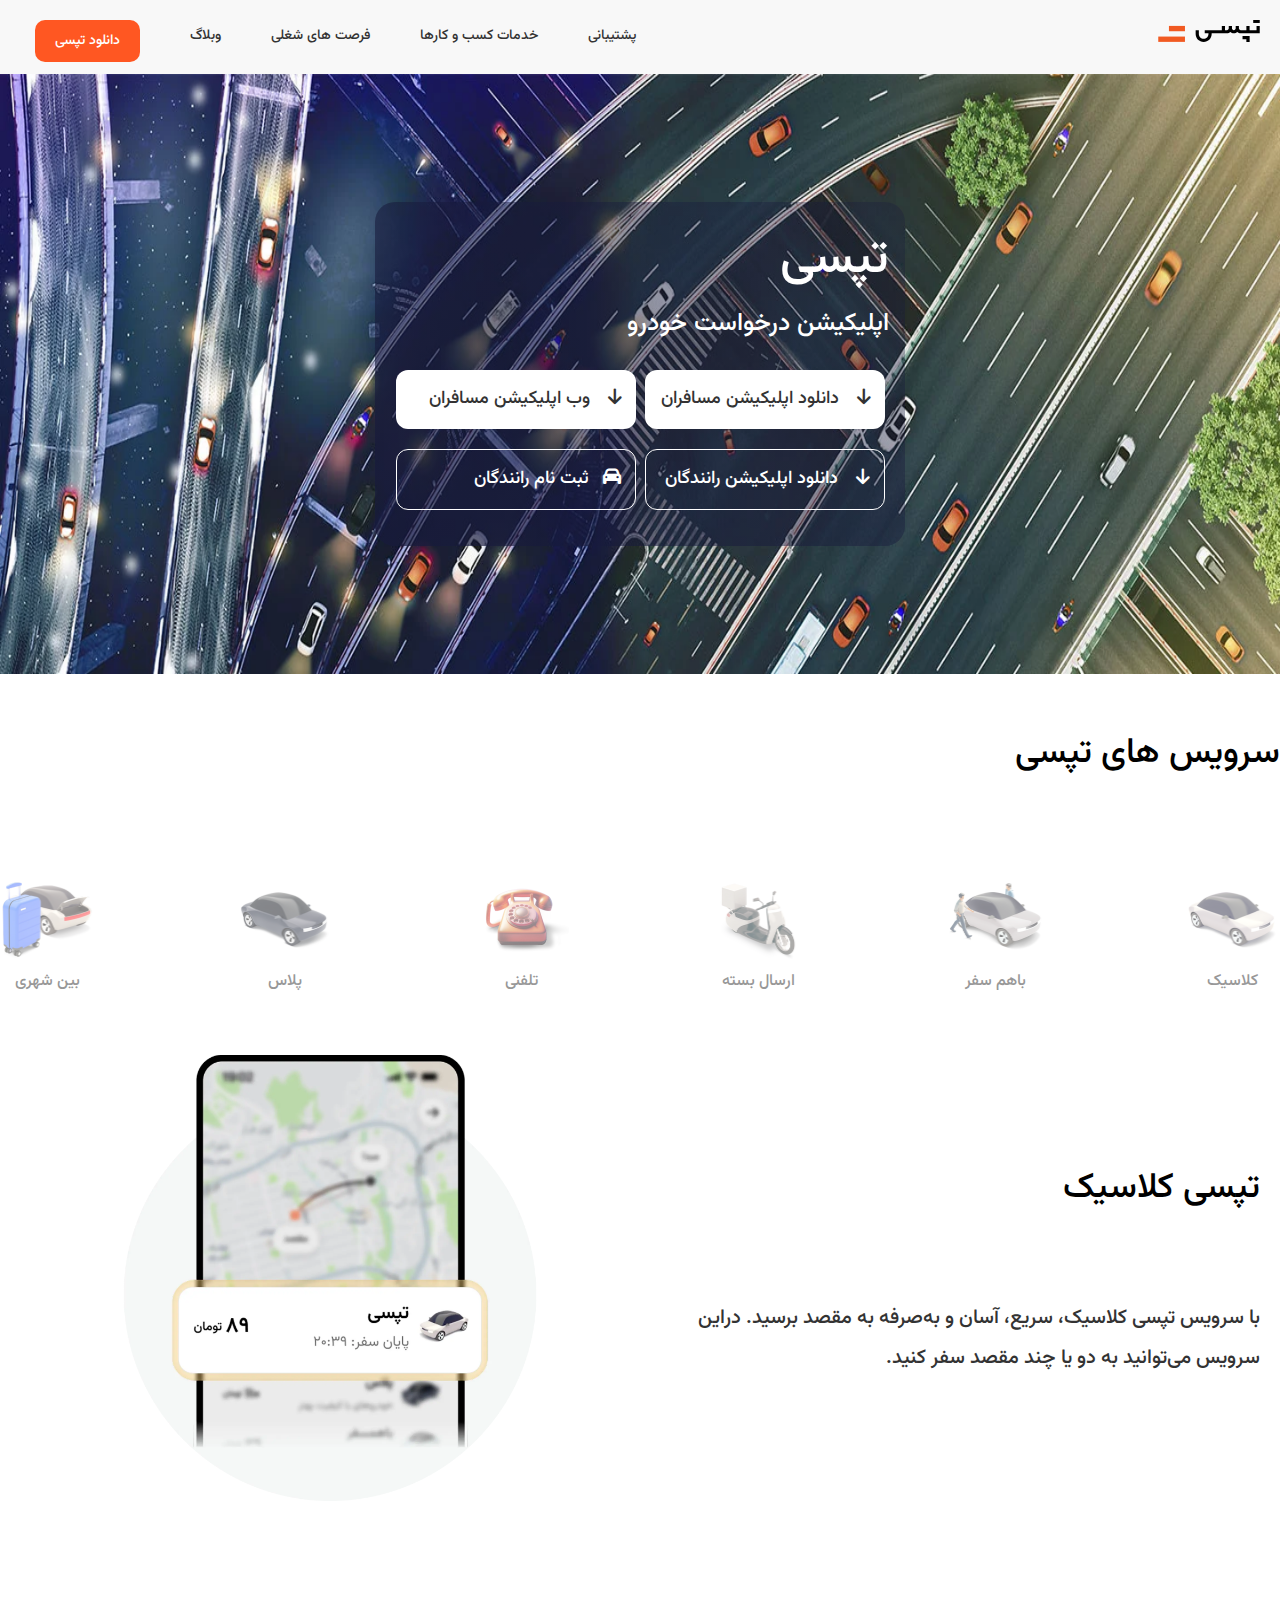
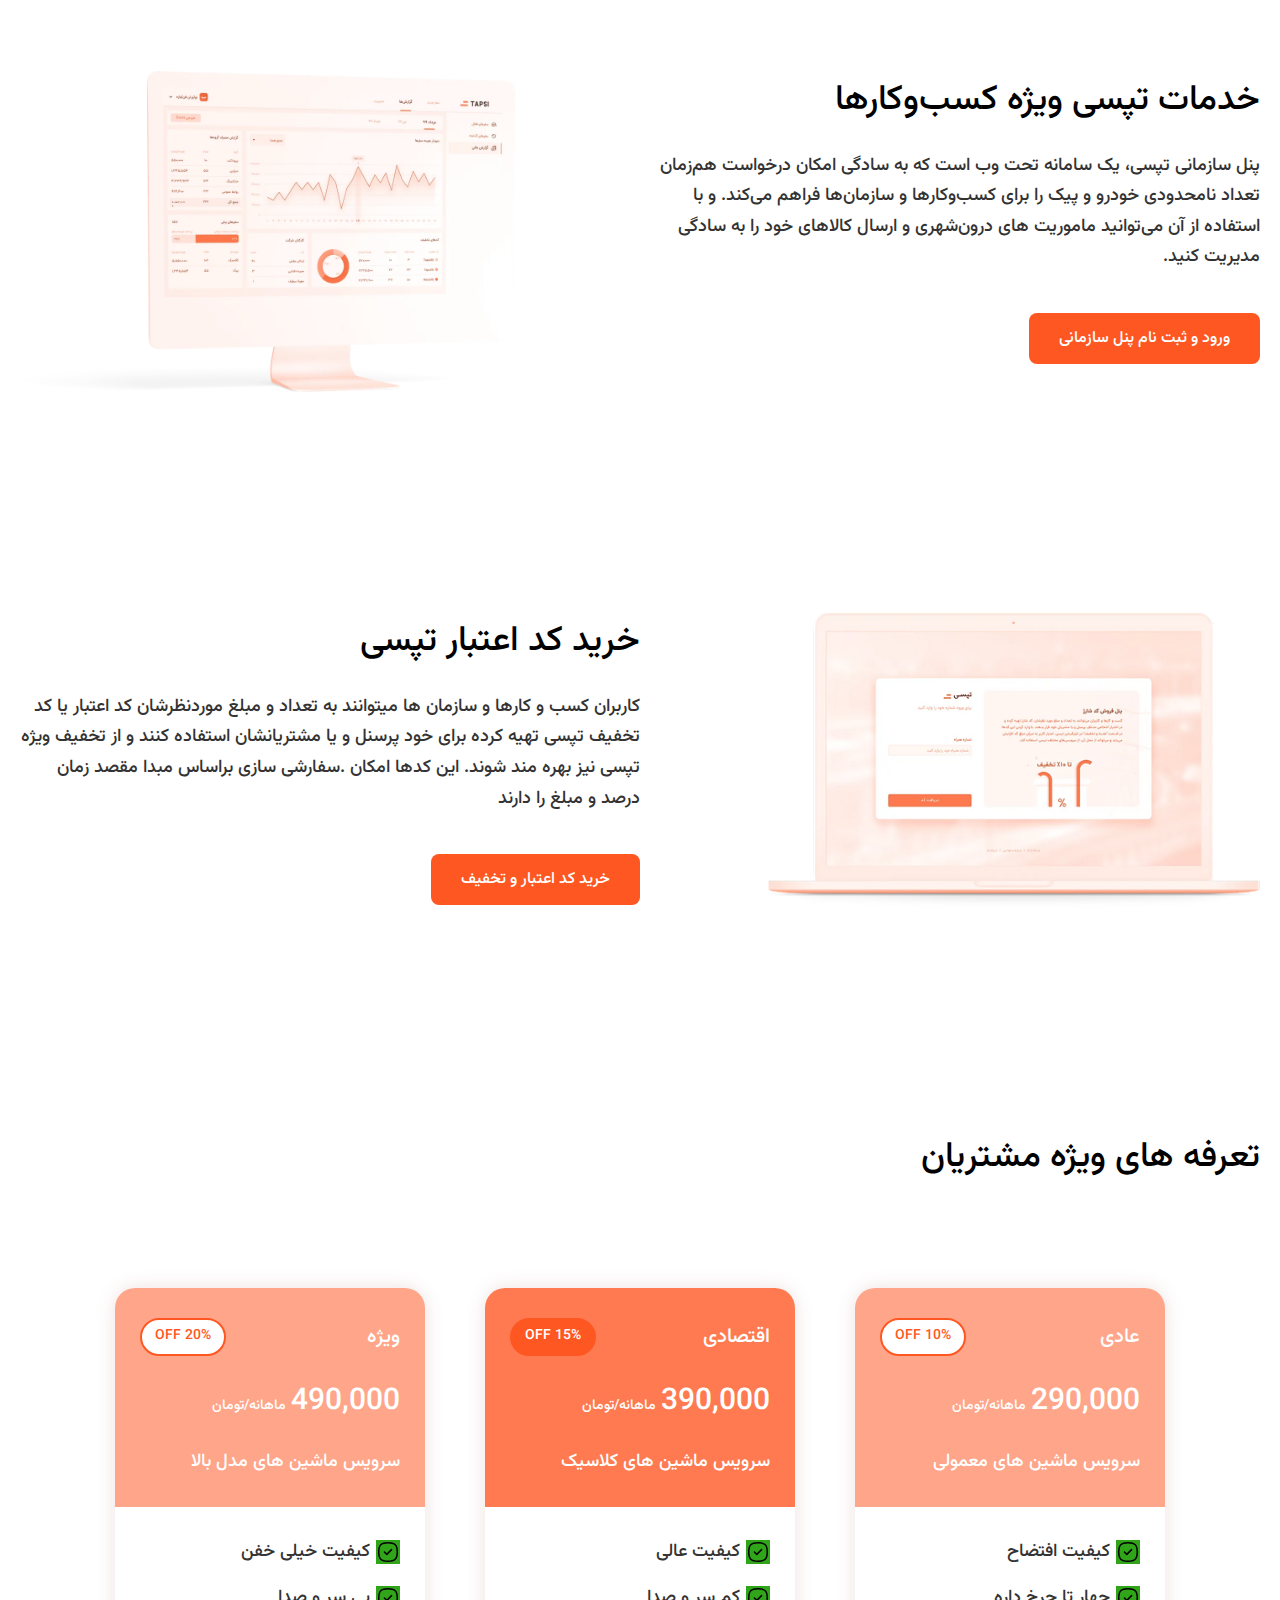
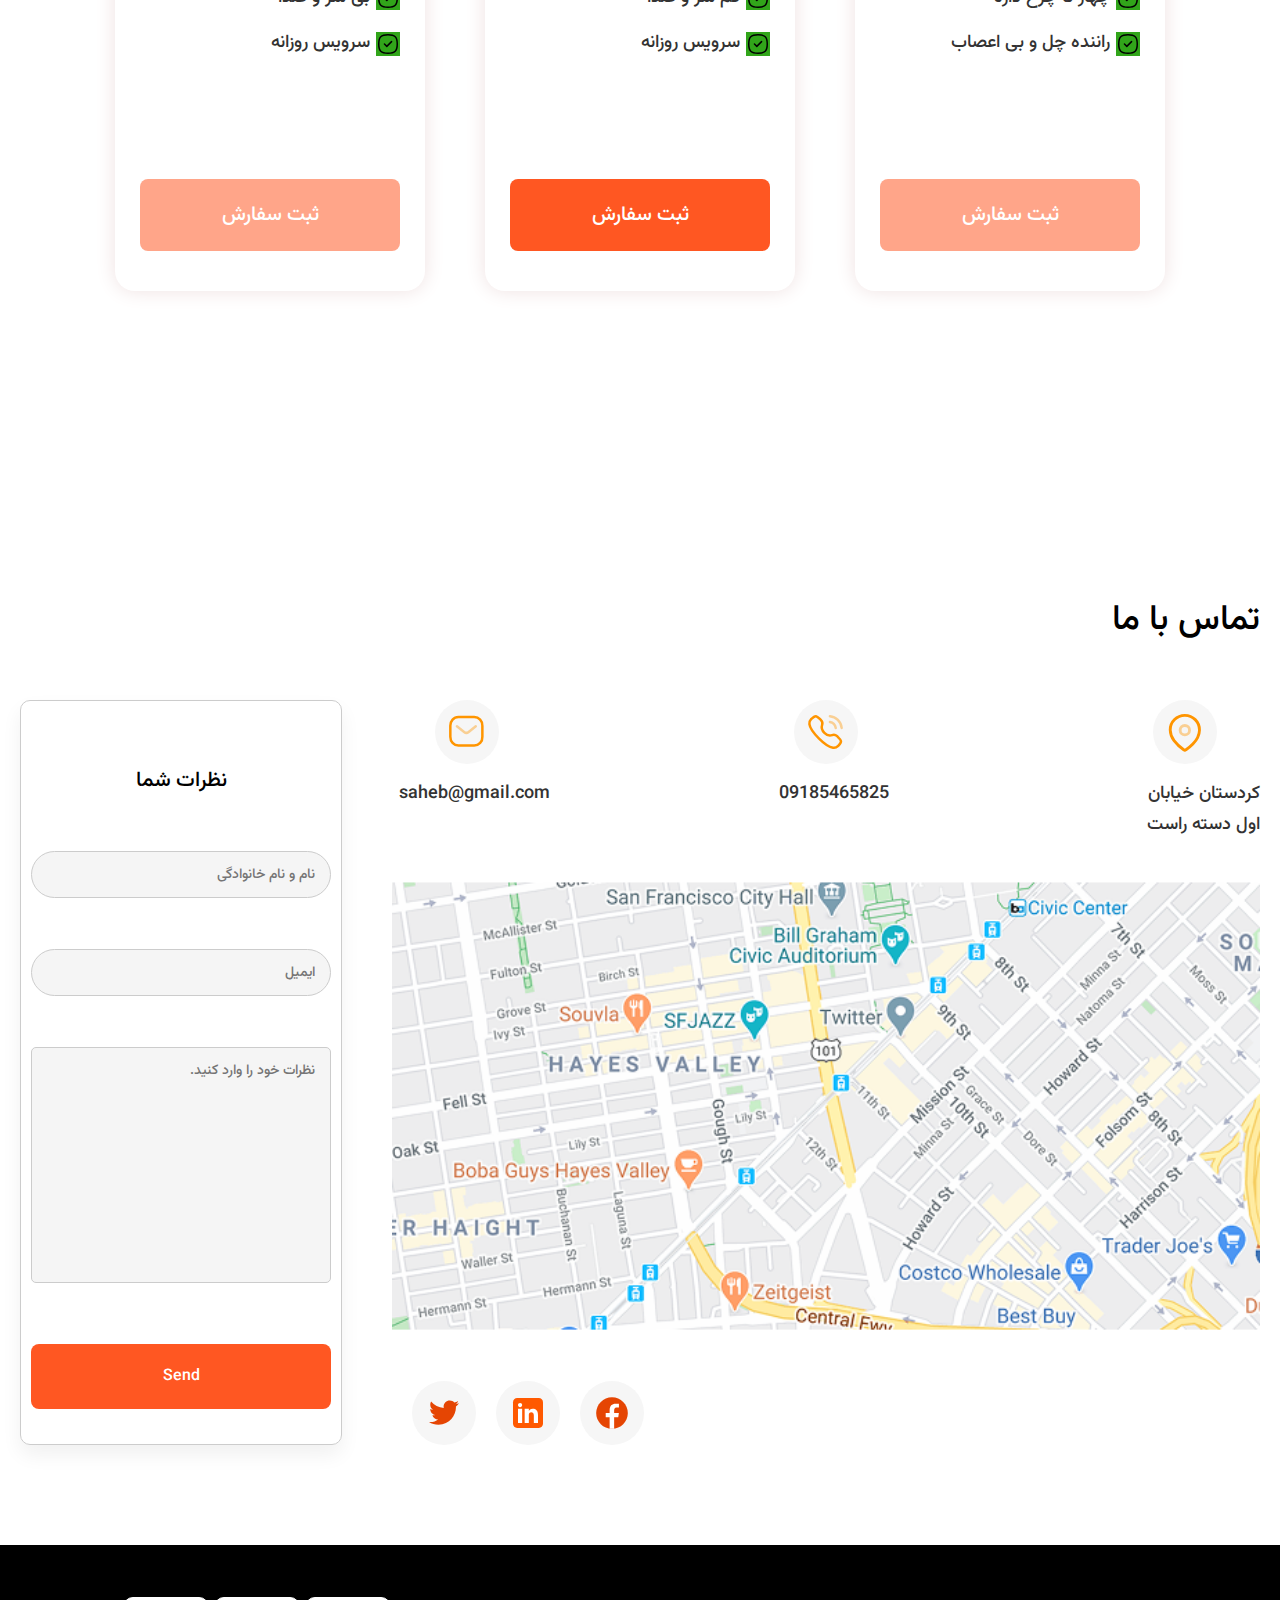
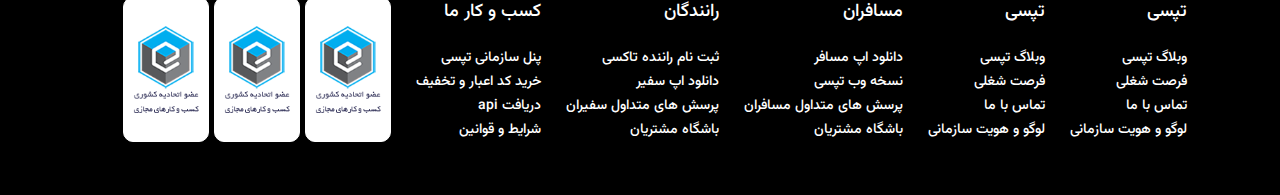
==== components/index.html @ 94288176 "Initial commit" ====
<!DOCTYPE html>
<html lang="en" dir="rtl">
  <head>
    <meta charset="UTF-8" />
    <meta name="viewport" content="width=device-width, initial-scale=1.0" />
    <link rel="stylesheet" href="/Css/style.css" />
    <link rel="stylesheet" href="/Css/fonts.css" />
    <title>Tapsi demo</title>
    <link
      rel="stylesheet"
      href="https://cdnjs.cloudflare.com/ajax/libs/font-awesome/6.7.2/css/all.min.css"
      integrity="sha512-Evv84Mr4kqVGRNSgIGL/F/aIDqQb7xQ2vcrdIwxfjThSH8CSR7PBEakCr51Ck+w+/U6swU2Im1vVX0SVk9ABhg=="
      crossorigin="anonymous"
      referrerpolicy="no-referrer"
    />
  </head>
  <body>
    <header class="main-header">
      <nav class="nav container">
        <div class="nav__logo">
          <img src="/Assets/Icon/Tapsi-passenger.svg" alt="" />
        </div>
        <div class="nav__toggler">
          <div class="bar bar1"></div>
          <div class="bar bar2"></div>
          <div class="bar bar3"></div>
        </div>
        <ul class="nav__list">
          <li class="nav__items"><a href="#">پشتیبانی</a></li>
          <li class="nav__items"><a href="#">خدمات کسب و کارها</a></li>
          <li class="nav__items"><a href="#">فرصت های شغلی</a></li>
          <li class="nav__items"><a href="#">وبلاگ</a></li>
          <li class="cta"><a href="#">دانلود تپسی</a></li>
        </ul>
      </nav>
    </header>
    <!-- new component! -->
    <div class="main-hero">
      <picture>
        <source
          srcset="/Assets/Images/mobile_banner.png"
          media="(max-width:768px)"
        />
        <source
          srcset="/Assets/Images/desktop_banner.png"
          media="(min-width:768px)"
        />
        <img
          src="/Assets/Images/desktop_banner.png"
          alt="banner"
          class="banner-img"
        />
      </picture>
      <img
        src="/Assets/Images/mockup-phone.png"
        alt=""
        class="main-hero__phone"
      />
      <div class="hero-wrapper container">
        <div class="intro-btn">
          <h1>تپسی</h1>
          <h2>اپلیکیشن درخواست خودرو</h2>
          <div class="intro-wrapper">
            <div class="intro-btn__passenger">
              <span><i class="fa-solid fa-arrow-down"></i></span>دانلود اپلیکیشن
              مسافران
            </div>
            <div class="intro-btn__passenger">
              <span><i class="fa-solid fa-arrow-down"></i></span>وب اپلیکیشن
              مسافران
            </div>
            <div class="intro-btn__passenger passenger--dark">
              <span><i class="fa-solid fa-arrow-down"></i></span>
              دانلود اپلیکیشن رانندگان
            </div>
            <div class="intro-btn__passenger passenger--dark">
              <span><i class="fa-solid fa-car"></i></span>
              <p>ثبت نام رانندگان</p>
            </div>
          </div>
        </div>
      </div>
    </div>
    <section class="services container">
      <h2>سرویس های تپسی</h2>
      <div class="services__tabs">
        <div class="services__tab">
          <img src="/Assets/Images/cars/cc-classic.png" alt="" />
          <p>کلاسیک</p>
        </div>
        <div class="services__tab">
          <img src="/Assets/Images/cars/cc-wait-and-share.webp" alt="" />
          <p>باهم سفر</p>
        </div>
        <div class="services__tab">
          <img src="/Assets/Images/cars/cc-delivery.webp" alt="" />
          <p>ارسال بسته</p>
        </div>
        <div class="services__tab">
          <img src="/Assets/Images/cars/cc-tel.webp" alt="" />
          <p>تلفنی</p>
        </div>
        <div class="services__tab">
          <img src="/Assets/Images/cars/cc-plus.webp" alt="" />
          <p>پلاس</p>
        </div>
        <div class="services__tab">
          <img src="/Assets/Images/cars/cc-intercity.webp" alt="" />
          <p>بین شهری</p>
        </div>
      </div>
      <!-- new component! -->
      <div class="tab container tab-content active">
        <div class="tab__container">
          <img
            class="tab__images"
            src="/Assets/Images/services/illus-classic.webp"
            alt=""
          />
          <div class="tab-details">
            <h2 class="details__title">تپسی کلاسیک</h2>
            <p class="details__text">
              با سرویس تپسی کلاسیک، سریع، آسان و به‌صرفه به مقصد برسید. دراین
              سرویس می‌توانید به دو یا چند مقصد سفر کنید.
            </p>
          </div>
        </div>
      </div>
      <!-- space -->
      <div class="tab container tab-content">
        <div class="tab__container">
          <img
            class="tab__images"
            src="/Assets/Images/services/illus-wait-and-share.webp"
            alt=""
          />
          <div class="tab-details">
            <h2 class="details__title">با همسفر</h2>
            <p class="details__text">
              در سرویس باهمسفر تپسی، با یک مسافر دیگر هم مسیر می شوید. هزینه سفر
              شما با این سرویس ٪۳۵ به صرفه‌تر از سفر کلاسیک است.
            </p>
          </div>
        </div>
      </div>
      <!-- space -->
      <div class="tab container tab-content">
        <div class="tab__container">
          <div class="image-container"></div>
          <img
            class="tab__images"
            src="/Assets/Images/services/illus-delivery.webp"
            alt=""
          />

          <div class="tab-details">
            <h2 class="details__title">ارسال بسته</h2>
            <p class="details__text">
              شما می‌توانید با استفاده از سرویس ارسال بسته تپسی مرسولات خود را
              با موتوپیک(بسته کوچک) یا اتوپیک (بسته بزرگ) ارسال کنید.
            </p>
          </div>
        </div>
      </div>
      <!-- space -->
      <div class="tab container tab-content">
        <div class="tab__container">
          <img
            class="tab__images"
            src="/Assets/Images/services/illus-tel.webp"
            alt=""
          />
          <div class="tab-details">
            <h2 class="details__title">تپسی تلفنی</h2>
            <p class="details__text">
              سرویس تپسی تلفنی یا ۱۶۳۰، این امکان را به شما می‌دهد که بدون نیاز
              به اینترنت و اپلیکیشن، درخواست خودرو بدهید.کافیست با شماره ۱۶۳۰
              تماس بگیرید.
            </p>
          </div>
        </div>
      </div>
      <!-- space -->
      <div class="tab container tab-content">
        <div class="tab__container">
          <img
            class="tab__images"
            src="/Assets/Images/services/illus-plus.webp"
            alt=""
          />

          <div class="tab-details">
            <h2 class="details__title">تپسی پلاس</h2>
            <p class="details__text">
              سرویس تپسی پلاس با ماشین‌های مدل بالاتر و کارکرد کمتر ارائه
              می‌شود. در این سرویس امکان تعیین چند مقصد و توقف در مسیر وجود
              دارد.
            </p>
          </div>
        </div>
      </div>
      <div class="tab container tab-content">
        <div class="tab__container">
          <img
            class="tab__images"
            src="/Assets/Images/services/illus-intercity.webp"
            alt=""
          />
          <div class="tab-details">
            <h2 class="details__title">بین شهری</h2>
            <p class="details__text">
              با تاکسی اینترنتی بین شهری تپسی می‌توانید با قیمت مناسب و امنیت
              بالا به شهرهای دور و نزدیک سفر کنید.
            </p>
          </div>
        </div>
      </div>
    </section>

    <section class="feature container block">
      <div class="feature__image">
        <img src="/Assets/Images/i-mac.webp" alt="" />
      </div>
      <div class="feature__description">
        <h2 class="feature__title">خدمات تپسی ویژه کسب‌وکارها</h2>
        <p class="feature__text">
          پنل سازمانی تپسی، یک سامانه تحت وب است که به سادگی امکان درخواست
          هم‌زمان تعداد نامحدودی خودرو و پیک را برای کسب‌وکارها و سازمان‌ها
          فراهم می‌کند. و با استفاده از آن می‌توانید ماموریت های درون‌شهری و
          ارسال کالاهای خود را به سادگی مدیریت کنید.
        </p>
        <button class="btn btn--primary">ورود و ثبت نام پنل سازمانی</button>
      </div>
    </section>

    <section class="feature container block">
      <div class="feature__image charge">
        <img src="/Assets/Images/macbook 1.png" alt="" />
      </div>
      <div class="feature__description">
        <h2 class="feature__title">خرید کد اعتبار تپسی</h2>
        <p class="feature__text">
          کاربران کسب و کارها و سازمان ها میتوانند به تعداد و مبلغ موردنظرشان کد
          اعتبار یا کد تخفیف تپسی تهیه کرده برای خود پرسنل و یا مشتریانشان
          استفاده کنند و از تخفیف ویژه تپسی نیز بهره مند شوند. این کدها امکان
          .سفارشی سازی براساس مبدا مقصد زمان درصد و مبلغ را دارند
        </p>
        <button class="btn btn--primary">خرید کد اعتبار و تخفیف</button>
      </div>
    </section>

    <section class="container block">
      <h2 class="block__heading">تعرفه های ویژه مشتریان</h2>
      <section class="block-plan container block">
        <!-- PlanA -->
        <div class="plan">
          <div class="card card--secondary">
            <header class="card__header">
              <div class="plan__introduction">
                <span class="plan__name">عادی</span>
                <span class="badge badge--secendary">10% OFF</span>
              </div>
              <span class="plan__price">290,000</span>
              <span class="plan__billing-cycle">ماهانه/تومان</span>
              <span class="plan__description">سرویس ماشین های معمولی</span>
            </header>
            <div class="card__body">
              <ul class="list list--tick">
                <li class="list__items">کیفیت افتضاح</li>
                <li class="list__items">چهار تا چرخ داره</li>
                <li class="list__items">راننده چل و بی اعصاب</li>
              </ul>
              <button class="btn btn--secendary btn--block">ثبت سفارش</button>
            </div>
          </div>
        </div>
        <!-- PlanB -->
        <div class="plan plan--primary">
          <div class="card card--primary">
            <header class="card__header">
              <div class="plan__introduction">
                <span class="plan__name">اقتصادی</span>
                <span class="badge badge--primary">15% OFF</span>
              </div>
              <span class="plan__price">390,000</span>
              <span class="plan__billing-cycle">ماهانه/تومان</span>
              <span class="plan__description">سرویس ماشین های کلاسیک</span>
            </header>
            <div class="card__body">
              <ul class="list list--tick">
                <li class="list__items">کیفیت عالی</li>
                <li class="list__items">کم سر و صدا</li>
                <li class="list__items">سرویس روزانه</li>
              </ul>
              <button class="btn btn--primary btn--block">ثبت سفارش</button>
            </div>
          </div>
        </div>
        <!-- PlanC -->
        <div class="plan">
          <div class="card card--secondary">
            <header class="card__header">
              <div class="plan__introduction">
                <span class="plan__name">ویژه</span>
                <span class="badge badge--secendary">20% OFF</span>
              </div>
              <span class="plan__price">490,000</span>
              <span class="plan__billing-cycle">ماهانه/تومان</span>
              <span class="plan__description">سرویس ماشین های مدل بالا</span>
            </header>
            <div class="card__body">
              <ul class="list list--tick">
                <li class="list__items">کیفیت خیلی خفن</li>
                <li class="list__items">بی سر و صدا</li>
                <li class="list__items">سرویس روزانه</li>
              </ul>
              <button class="btn btn--secendary btn--block">ثبت سفارش</button>
            </div>
          </div>
        </div>
      </section>
    </section>

    <section class="container block">
      <h2>تماس با ما</h2>
      <section class="contact-us container block">
        <div class="contact-us__social">
          <span class="icons-container">
            <svg class="icons">
              <use
                xlink:href="/Assets/Icon/svgsprite.svg#icons8-facebook"
              ></use>
            </svg>
          </span>
          <span class="icons-container">
            <svg class="icons">
              <use
                xlink:href="/Assets/Icon/svgsprite.svg#icons8-linkedin"
              ></use>
            </svg>
          </span>
          <span class="icons-container">
            <svg class="icons">
              <use xlink:href="/Assets/Icon/svgsprite.svg#icons8-twitter"></use>
            </svg>
          </span>
        </div>
        <div class="contact-us__icons">
          <span class="icons-holder">
            <span class="icons-holder__label"
              >کردستان خیابان اول دسته راست</span
            >
            <span class="icons-container">
              <svg class="icons">
                <use xlink:href="/Assets/Icon/svgsprite.svg#Location"></use>
              </svg>
            </span>
          </span>
          <span class="icons-holder">
            <span class="icons-holder__label">09185465825</span>
            <span class="icons-container">
              <svg class="icons">
                <use xlink:href="/Assets/Icon/svgsprite.svg#Calling"></use>
              </svg>
            </span>
          </span>
          <span class="icons-holder">
            <span class="icons-holder__label">saheb@gmail.com</span>
            <span class="icons-container">
              <svg class="icons">
                <use xlink:href="/Assets/Icon/svgsprite.svg#Message"></use>
              </svg>
            </span>
          </span>
        </div>
        <div class="contact-us__map">
          <img src="/Assets/Images/@ map screen.png" alt="ta location" />
        </div>
        <div class="contact-us__form">
          <div class="form-wraper">
            <h3>نظرات شما</h3>
            <form>
              <input type="text" placeholder="نام و نام خانوادگی" />
              <input type="email" placeholder="ایمیل" />
              <textarea
                cols="30"
                rows="10"
                placeholder="نظرات خود را وارد کنید."
              ></textarea>
              <button type="submit" class="btn btn--primary">Send</button>
            </form>
          </div>
        </div>
      </section>
    </section>

    <footer class="main-footer">
      <div class="footer container">
        <div class="footer__items">
          <h6>تپسی</h6>
          <a href="#">وبلاگ تپسی</a><a href="#">فرصت شغلی</a
          ><a href="#">تماس با ما</a><a href="#">لوگو و هویت سازمانی</a>
        </div>
        <div class="footer__items">
          <h6>تپسی</h6>
          <a href="#">وبلاگ تپسی</a><a href="#">فرصت شغلی</a
          ><a href="#">تماس با ما</a><a href="#">لوگو و هویت سازمانی</a>
        </div>
        <div class="footer__items">
          <h6>مسافران</h6>
          <a href="#">دانلود اپ مسافر</a><a href="#">نسخه وب تپسی</a
          ><a href="#">پرسش های متداول مسافران</a><a href="#">باشگاه مشتریان</a>
        </div>
        <div class="footer__items">
          <h6>رانندگان</h6>
          <a href="#">ثبت نام راننده تاکسی</a><a href="#">دانلود اپ سفیر</a
          ><a href="#">پرسش های متداول سفیران</a><a href="#">باشگاه مشتریان</a>
        </div>
        <div class="footer__items">
          <h6>کسب و کار ما</h6>
          <a href="#">پنل سازمانی تپسی</a><a href="#">خرید کد اعبار و تخفیف</a
          ><a href="#">دریافت api</a><a href="#">شرایط و قوانین</a>
        </div>
        <div class="footer__items enemad">
          <div class="items__container">
            <img src="/Assets/Images/etehadiye.png" alt="" />
          </div>
          <div class="items__container">
            <img src="/Assets/Images/etehadiye.png" alt="" />
          </div>
          <div class="items__container">
            <img src="/Assets/Images/etehadiye.png" alt="" />
          </div>
        </div>
      </div>
    </footer>

    <script src="/js/main.js"></script>
    <script src="/js/services.js"></script>
  </body>
</html>
---- Css/style.css ----
/* Reset Factory */
*,
*::after,
*::before {
  margin: 0;
  padding: 0;
  box-sizing: border-box;
  /* list-style: none; */
}

/* Css Variables */
:root {
  --color-primary: #ff5722;
  --color-primary-light: #ff7a50;
  --color-secendary-light: #fff6f2;
  --color-secendary-dark: #ffa589;
  --color-navbar: #f8f8f8;
  --color-heading: #000;
  --color-body: #333333;
  --color-white: #fff;
}

/* Typoghraphy */
html {
  font-size: 62.5%;
}

body {
  color: var(--color-body);
  font-size: 1.4rem;
  line-height: 1.7;
}

h1 {
  font-size: 2.5rem;
}

h2 {
  font-size: 2.2rem;
}

@media screen and (min-width: 1024px) {
  body {
    font-size: 1.8rem;
  }
  h1 {
    font-size: 5rem;
  }
  h2 {
    font-size: 3.5rem;
  }
}

h1,
h2,
h3 {
  color: var(--color-heading);
  font-weight: 700;
}

/* Buttons */
.btn {
  padding: 2rem 2.5rem;
  cursor: pointer;
  border-radius: 8px;
  border: 0;
  text-align: center;
  outline: 0;
  font-size: 1.4rem;
  margin: 1rem 0;
  white-space: nowrap;
}

.btn--primary {
  background-color: var(--color-primary);
  color: var(--color-white);
}

.btn--secendary {
  background-color: var(--color-secendary-dark);
  color: var(--color-white);
}

.btn--block {
  width: 100%;
  font-size: 1.6rem;
}

@media screen and (min-width: 1024px) {
  .btn {
    font-size: 1.6rem;
  }
  .btn--block {
    font-size: 2rem;
  }
}

/* Badge */
.badge {
  display: inline-block;
  padding: 0.5rem 1.3rem;
  border-radius: 32px;
  text-align: center;
  text-transform: uppercase;
  font-size: 1.2rem;
  border: 2px solid var(--color-primary);
}

.badge--primary {
  background-color: var(--color-primary);
  color: var(--color-white);
}

.badge--secendary {
  background-color: var(--color-white);
  color: var(--color-primary);
}

@media screen and (min-width: 1024px) {
  .badge {
    font-size: 1.4rem;
  }
}

/* list component.*/
.list {
  font-size: 1.6rem;
  list-style: none;
}

.list--horizontal .list__items {
  display: inline-block;
  margin-left: 1rem;
}

.list--tick .list__items {
  background: url(/Assets/Images/Tick\ Square.svg) no-repeat;
  background-position: right center;
  padding-right: 3rem;
  margin-bottom: 1.5rem;
}

/* .list--tick .list__items::before {
  content: "";
  width: 20px;
  height: 20px;
  background: url(/Assets/Images/Tick\ Square.svg) no-repeat;
  padding-right: 3rem;
  margin-bottom: 1.5rem;
} */

@media screen and (min-width: 1024px) {
  .list {
    font-size: 1.8rem;
    margin-bottom: 2rem;
  }
}

/* Plan */
.block-plan {
  display: grid;
  gap: 8rem 6rem;
  margin-top: 5rem;
  grid-template-columns: repeat(auto-fit, minmax(250px, 310px));
  justify-content: center;
}

.plan {
  /* max-width: 450px; */
  font-size: 1.8rem;
  transition: all 0.2s ease-out;
}

.plan__introduction {
  display: flex;
  align-items: center;
  justify-content: space-between;
  margin-bottom: 2rem;
}

.plan__billing-cycle {
  font-size: 1.4rem;
}

.plan__name {
  font-size: 2rem;
}

.plan__price {
  font-size: 3rem;
}

.plan__description {
  display: block;
  margin-top: 2rem;
}

.plan .btn--block {
  font-size: 2rem;
  margin-top: 10rem;
}

.plan:hover {
  transform: scale(1.1);
}

.plan .plan--primary:hover {
  transform: scale(1.2);
}

.card {
  border-radius: 20px;
  overflow: hidden;
  box-shadow: 0 0 20px #efe1e1;
}

.card--primary .card__header {
  background-color: var(--color-primary-light);
}

.card--secondary .card__header {
  background-color: var(--color-secendary-dark);
}

.card__header,
.card__body {
  padding: 3rem 2.5rem;
}

.card__header {
  color: var(--color-white);
}

@media screen and (min-width: 1024px) {
  /* .block-plan {
    grid-template-columns: repeat(3, 1fr);
  } */

  .plan .btn--block {
    font-size: 2rem;
  }
}

/* container */
.container {
  max-width: 1400px;
  margin: 0 auto;
}

/* Feature */
.feature {
  display: grid;
  gap: 4rem 0;
}

.feature .feature__title {
  margin-bottom: 2rem;
}

.feature__text {
  margin-bottom: 3rem;
}

.feature .btn {
  padding: 1.3rem 3rem;
}

.feature__image > img {
  width: 80%;
  height: auto;
}

.feature__image {
  display: flex;
  justify-content: flex-end;
  margin-bottom: 2rem;
}

.feature__image.charge {
  justify-content: flex-start;
}

@media screen and (min-width: 1024px) {
  .feature {
    grid-template-columns: repeat(2, 1fr);
  }
  .feature__image {
    order: 2;
  }
  .feature__image.charge {
    order: -1;
  }
}

/* Contact-us */
.contact-us {
  display: grid;
}

.contact-us__map {
  display: none;
}

@media screen and (min-width: 1024px) {
  .contact-us {
    grid-template-areas:
      "icons form"
      "map form"
      "social form";
    grid-template-columns: 70fr 30fr;
  }
  .contact-us__form {
    grid-area: form;
  }
  .contact-us__map {
    display: block;
    grid-area: map;
  }
  .contact-us__icons {
    grid-area: icons;
  }
  .contact-us__social {
    grid-area: social;
  }
  .contact-us.block {
    padding: 5rem 0 0;
  }
}

/* Icon */
.icons {
  width: 40px;
  height: 40px;
}

.icons-container {
  background-color: #f6f6f6;
  width: 64px;
  height: 64px;
  border-radius: 100%;
  display: flex;
  justify-content: center;
  align-items: center;
  cursor: pointer;
}

.contact-us__icons {
  display: flex;
  flex-direction: column;
  align-items: end;
  margin-bottom: 2rem;
}

.contact-us__icons .icons-holder {
  display: flex;
  align-items: center;
  margin-bottom: 2rem;
}

.icons-holder__label {
  margin-left: 1.5rem;
  display: block;
}

@media screen and (min-width: 1024px) {
  .contact-us__icons {
    flex-direction: row;
    justify-content: space-between;
    align-items: flex-start;
  }
  .contact-us__icons .icons-holder {
    flex-direction: column;
    max-width: 150px;
  }
  .icons-holder__label {
    order: 2;
    margin-top: 1.5rem;
  }
}

/* social icons */
.contact-us__social {
  display: flex;
  flex-direction: row;
  justify-content: space-around;
  margin: 5rem 0;
}

@media screen and (min-width: 1024px) {
  .contact-us__social {
    justify-content: end;
    margin-bottom: 0;
  }
  .contact-us__social .icons-container {
    margin-left: 2rem;
  }
}

/* map */
.contact-us__map {
  display: flex;
  justify-content: center;
}

.contact-us__map img {
  width: 100%;
  height: auto;
}

/* form */

.form-wraper {
  height: 100%;
  border: 1px solid #ccc;
  padding: 1rem;
  border-radius: 10px;
  box-shadow: 0 10px 20px rgba(0, 0, 0, 0.06);
}

.form-wraper h3 {
  margin: 5.2rem;
  text-align: center;
}

.form-wraper form {
  display: flex;
  flex-direction: column;
  justify-content: space-between;
  height: 80%;
}

input,
textarea {
  display: block;
  outline: 0;
  border: 0;
}

textarea {
  resize: none;
}

::placeholder {
  font-size: 1.4rem;
  font-size: 1px solid #333;
  font-family: vazir;
}

.form-wraper input,
.form-wraper textarea {
  border-radius: 39px;
  background-color: #f5f5f5;
  border: 1px solid #ccc;
  padding: 1.2rem 1.5rem;
  font-family: vazir;
}

.form-wraper input:focus,
.form-wraper textarea:focus {
  border: 1px solid var(--color-primary);
}

.form-wraper textarea {
  border-radius: 5px;
}

.contact-us__form button {
  margin-bottom: 2rem;
}

@media screen and (min-width: 1024px) {
  .contact-us__form {
    margin-right: 5rem;
  }
}

/* footer */

.main-footer {
  background-color: #000;
  color: #fff;
  min-height: 250px;
}

.footer {
  display: flex;
  flex-direction: column;
  padding: 1rem;
}

.footer__items {
  margin-bottom: 2rem;
}
.footer__items h6 {
  font-size: 1.8rem;
  margin-bottom: 2rem;
}

.footer__items a {
  text-decoration: none;
  color: #fff;
  display: block;
}

.enemad {
  display: flex;
  justify-content: space-between;
}

.items__container {
  border: 1px solid #fff;
  background-color: #fff;
  width: 86px;
  height: auto;
  display: flex;
  align-items: center;
  border-radius: 10px;
}
.items__container img {
  width: 100%;
}

@media screen and (min-width: 768px) {
  .main-footer {
    display: flex;
    align-items: center;
  }
  .footer {
    flex-direction: row;
  }
  .footer__items {
    margin-bottom: 0;
    margin-left: 2.5rem;
    font-size: 1.4rem;
  }
  .items__container {
    margin-left: 0.5rem;
  }
}

/* header */
.main-header {
  background-color: var(--color-navbar);
}
.nav {
  display: flex;
  justify-content: space-between;
  align-items: center;
  flex-wrap: wrap;
  padding: 1rem 2rem;
}

.nav__logo img {
  width: 102px;
  height: 22px;
}

.nav__list {
  width: 100%;
  list-style: none;
  display: flex;
  flex-direction: column;
  font-size: 1.4rem;
  opacity: 0;
  transition: all 0.4s ease-in-out;
  max-height: 0;
  overflow: hidden;
}

.nav.nav__expanded .nav__list {
  opacity: 1;
  max-height: 100vh;
}

.nav__items {
  border-bottom: 1px solid #ccc;
  padding: 1.5rem;
}

.nav__items a {
  display: block;
  text-decoration: none;
  color: #333;
}

.nav__items a:hover,
.nav__toggler:hover {
  color: var(--color-primary);
  cursor: pointer;
}

.nav__list .cta a {
  text-decoration: none;
  color: #fff;
  background-color: var(--color-primary);
  padding: 1rem 2rem;
  border-radius: 10px;
}

.nav__list .cta {
  padding: 1rem 1.5rem;
  margin-top: 1rem;
}

@media screen and (min-width: 768px) {
  .nav__list {
    width: auto;
    flex-direction: row;
    align-items: center;
    opacity: 1;
    max-height: 100%;
  }
  .nav__items {
    margin-left: 2rem;
    margin-bottom: 0;
    border: 0;
  }
  .nav__toggler {
    display: none;
  }
  .nav__logo {
    margin-bottom: 0;
  }
}

/* TOGGLER */
.bar {
  width: 25px;
  height: 3px;
  background-color: #333;
  margin: 5px 0;
  transition: all 0.4s ease-in-out;
}

.nav.nav__expanded .bar1 {
  transform: rotate(-45deg) translate(-9px, 6px);
  margin: 8px 0;
}
.nav.nav__expanded .bar2 {
  opacity: 0;
  transform: translate(-20px);
}
.nav.nav__expanded .bar3 {
  transform: rotate(45deg) translate(-8px, -8px);
  margin: 8px 0;
}

/* HERO SECTION */
.main-hero {
  position: relative;
  width: 100%;
  height: auto;
}

.main-hero .banner-img {
  width: 100%;
  height: 600px;
}

.main-hero__phone {
  display: none;
  position: absolute;
  left: 10%;
  bottom: -25%;
  height: auto;
  width: 420px;
}

.hero-wrapper {
  position: absolute;
  top: 0;
  right: 0;
  width: 100%;
  height: 600px;
  display: flex;
  justify-content: center;
  align-items: center;
}

.intro-btn {
  background-image: linear-gradient(
    51deg,
    rgba(23, 26, 60, 0.7) 5%,
    rgba(23, 26, 60, 0.3) 95%
  );
  padding: 16px;
  border-radius: 20px;
  display: flex;
  flex-direction: column;
  width: 300px;
}

.intro-btn h1 {
  color: #fff;
  font-size: 2.5rem;
  margin-top: 0;
}

.intro-btn h2 {
  color: #fff;
  font-size: 1.6rem;
  margin-bottom: 2.5rem;
}

.intro-btn__passenger {
  background-color: #fff;
  border-radius: 12px;
  margin-bottom: 2rem;
  padding: 14px;
  width: 240px;
  display: flex;
  align-items: center;
}

.intro-btn__passenger span {
  width: 20px;
  margin-left: 1.2rem;
}

.passenger--dark {
  border: 1px solid #fff;
  color: #fff;
  background-color: transparent;
}

.intro-wrapper {
  display: flex;
  flex-direction: column;
  flex-wrap: wrap;
}

@media screen and (min-width: 768px) {
  .intro-btn {
    width: 530px;
  }
  .intro-wrapper {
    flex-direction: row;
    justify-content: space-around;
    align-items: center;
  }
  .intro-btn h1 {
    font-size: 5rem;
  }
  .intro-btn h2 {
    font-size: 2.5rem;
  }
}

@media screen and (min-width: 1500px) {
  .main-hero__phone {
    display: block;
  }
}

/* SERVICES */
.services {
  margin-top: 3%;
}

.services h2 {
  margin-bottom: 3rem;
  font-size: 3.5rem;
}

.services__tabs {
  display: flex;
  flex-direction: row;
  justify-content: space-between;
  overflow: auto;
  padding: 1rem 0 2rem;
  height: auto;
}

.services__tab {
  display: flex;
  flex-direction: column;
  opacity: 0.5;
  transition: all 0.3s ease-out;
}

.services__tab:hover {
  opacity: 1;
  cursor: pointer;
}

.services__tab img {
  max-width: 95px;
}

.services__tab p {
  display: flex;
  justify-content: center;
  align-items: center;
  font-size: 16px;
  color: #333;
}

/* TABS */
.tab {
  display: none;
}

.tab.active {
  display: flex;
}

.tab__container {
  display: flex;
  flex-direction: column;
  justify-content: center;
  align-items: center;
  gap: 2rem 2rem;
  padding: 4rem 2rem 7rem 2rem;
}

.tab__images {
  max-width: 100%;
}

.tab-details {
  order: -1;
  margin-bottom: 2rem;
}

.details__title {
  font-size: 3.5rem;
  margin-bottom: 2.5rem;
}
.details__text {
  font-size: 1.6rem;
  line-height: 4rem;
}

@media screen and (min-width: 768px) {
  .tab__container {
    flex-direction: column;
    flex-direction: row-reverse;
  }
  .tab__images {
    max-width: 50%;
  }
  .details__text {
    font-size: 2rem;
  }
  .services h2 {
    margin-bottom: 8rem;
  }
  .tab-details {
    order: 1;
    margin-bottom: 2rem;
  }
}

/* to all components */
.block {
  padding: 5rem 2rem;
}

@media screen and (min-width: 768px) {
  .block {
    padding: 10rem 2rem;
  }
}
---- Css/fonts.css ----
@font-face {
  font-family: vazir;
  font-weight: 400;
  font-style: normal;
  src: url(/Assets/Fonts/fonts/webfonts/Vazirmatn-Medium.woff2) format("woff2");
}

@font-face {
  font-family: vazir;
  font-weight: 700;
  font-style: normal;
  src: url(/Assets/Fonts/fonts/webfonts/Vazirmatn-Medium.woff2) format("woff2");
}

body,
button {
  font-family: vazir;
}
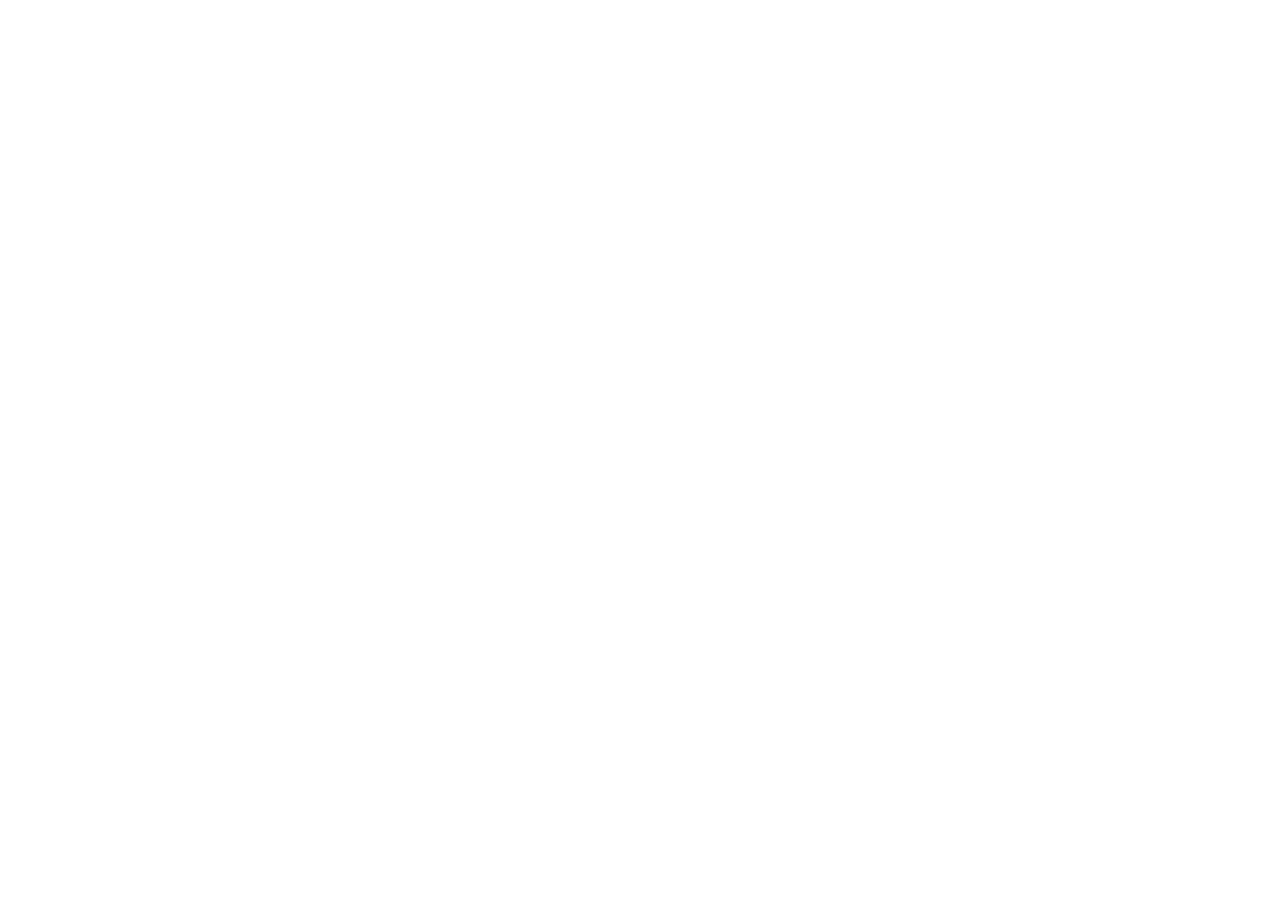
==== commit 5fba5702: "new commit" ====
--- a/components/index.html
+++ b/components/index.html
@@ -13,429 +13,7 @@
       crossorigin="anonymous"
       referrerpolicy="no-referrer"
     />
+    <link rel="stylesheet" href="https://unpkg.com/aos@next/dist/aos.css" />
   </head>
-  <body>
-    <header class="main-header">
-      <nav class="nav container">
-        <div class="nav__logo">
-          <img src="/Assets/Icon/Tapsi-passenger.svg" alt="" />
-        </div>
-        <div class="nav__toggler">
-          <div class="bar bar1"></div>
-          <div class="bar bar2"></div>
-          <div class="bar bar3"></div>
-        </div>
-        <ul class="nav__list">
-          <li class="nav__items"><a href="#">پشتیبانی</a></li>
-          <li class="nav__items"><a href="#">خدمات کسب و کارها</a></li>
-          <li class="nav__items"><a href="#">فرصت های شغلی</a></li>
-          <li class="nav__items"><a href="#">وبلاگ</a></li>
-          <li class="cta"><a href="#">دانلود تپسی</a></li>
-        </ul>
-      </nav>
-    </header>
-    <!-- new component! -->
-    <div class="main-hero">
-      <picture>
-        <source
-          srcset="/Assets/Images/mobile_banner.png"
-          media="(max-width:768px)"
-        />
-        <source
-          srcset="/Assets/Images/desktop_banner.png"
-          media="(min-width:768px)"
-        />
-        <img
-          src="/Assets/Images/desktop_banner.png"
-          alt="banner"
-          class="banner-img"
-        />
-      </picture>
-      <img
-        src="/Assets/Images/mockup-phone.png"
-        alt=""
-        class="main-hero__phone"
-      />
-      <div class="hero-wrapper container">
-        <div class="intro-btn">
-          <h1>تپسی</h1>
-          <h2>اپلیکیشن درخواست خودرو</h2>
-          <div class="intro-wrapper">
-            <div class="intro-btn__passenger">
-              <span><i class="fa-solid fa-arrow-down"></i></span>دانلود اپلیکیشن
-              مسافران
-            </div>
-            <div class="intro-btn__passenger">
-              <span><i class="fa-solid fa-arrow-down"></i></span>وب اپلیکیشن
-              مسافران
-            </div>
-            <div class="intro-btn__passenger passenger--dark">
-              <span><i class="fa-solid fa-arrow-down"></i></span>
-              دانلود اپلیکیشن رانندگان
-            </div>
-            <div class="intro-btn__passenger passenger--dark">
-              <span><i class="fa-solid fa-car"></i></span>
-              <p>ثبت نام رانندگان</p>
-            </div>
-          </div>
-        </div>
-      </div>
-    </div>
-    <section class="services container">
-      <h2>سرویس های تپسی</h2>
-      <div class="services__tabs">
-        <div class="services__tab">
-          <img src="/Assets/Images/cars/cc-classic.png" alt="" />
-          <p>کلاسیک</p>
-        </div>
-        <div class="services__tab">
-          <img src="/Assets/Images/cars/cc-wait-and-share.webp" alt="" />
-          <p>باهم سفر</p>
-        </div>
-        <div class="services__tab">
-          <img src="/Assets/Images/cars/cc-delivery.webp" alt="" />
-          <p>ارسال بسته</p>
-        </div>
-        <div class="services__tab">
-          <img src="/Assets/Images/cars/cc-tel.webp" alt="" />
-          <p>تلفنی</p>
-        </div>
-        <div class="services__tab">
-          <img src="/Assets/Images/cars/cc-plus.webp" alt="" />
-          <p>پلاس</p>
-        </div>
-        <div class="services__tab">
-          <img src="/Assets/Images/cars/cc-intercity.webp" alt="" />
-          <p>بین شهری</p>
-        </div>
-      </div>
-      <!-- new component! -->
-      <div class="tab container tab-content active">
-        <div class="tab__container">
-          <img
-            class="tab__images"
-            src="/Assets/Images/services/illus-classic.webp"
-            alt=""
-          />
-          <div class="tab-details">
-            <h2 class="details__title">تپسی کلاسیک</h2>
-            <p class="details__text">
-              با سرویس تپسی کلاسیک، سریع، آسان و به‌صرفه به مقصد برسید. دراین
-              سرویس می‌توانید به دو یا چند مقصد سفر کنید.
-            </p>
-          </div>
-        </div>
-      </div>
-      <!-- space -->
-      <div class="tab container tab-content">
-        <div class="tab__container">
-          <img
-            class="tab__images"
-            src="/Assets/Images/services/illus-wait-and-share.webp"
-            alt=""
-          />
-          <div class="tab-details">
-            <h2 class="details__title">با همسفر</h2>
-            <p class="details__text">
-              در سرویس باهمسفر تپسی، با یک مسافر دیگر هم مسیر می شوید. هزینه سفر
-              شما با این سرویس ٪۳۵ به صرفه‌تر از سفر کلاسیک است.
-            </p>
-          </div>
-        </div>
-      </div>
-      <!-- space -->
-      <div class="tab container tab-content">
-        <div class="tab__container">
-          <div class="image-container"></div>
-          <img
-            class="tab__images"
-            src="/Assets/Images/services/illus-delivery.webp"
-            alt=""
-          />
-
-          <div class="tab-details">
-            <h2 class="details__title">ارسال بسته</h2>
-            <p class="details__text">
-              شما می‌توانید با استفاده از سرویس ارسال بسته تپسی مرسولات خود را
-              با موتوپیک(بسته کوچک) یا اتوپیک (بسته بزرگ) ارسال کنید.
-            </p>
-          </div>
-        </div>
-      </div>
-      <!-- space -->
-      <div class="tab container tab-content">
-        <div class="tab__container">
-          <img
-            class="tab__images"
-            src="/Assets/Images/services/illus-tel.webp"
-            alt=""
-          />
-          <div class="tab-details">
-            <h2 class="details__title">تپسی تلفنی</h2>
-            <p class="details__text">
-              سرویس تپسی تلفنی یا ۱۶۳۰، این امکان را به شما می‌دهد که بدون نیاز
-              به اینترنت و اپلیکیشن، درخواست خودرو بدهید.کافیست با شماره ۱۶۳۰
-              تماس بگیرید.
-            </p>
-          </div>
-        </div>
-      </div>
-      <!-- space -->
-      <div class="tab container tab-content">
-        <div class="tab__container">
-          <img
-            class="tab__images"
-            src="/Assets/Images/services/illus-plus.webp"
-            alt=""
-          />
-
-          <div class="tab-details">
-            <h2 class="details__title">تپسی پلاس</h2>
-            <p class="details__text">
-              سرویس تپسی پلاس با ماشین‌های مدل بالاتر و کارکرد کمتر ارائه
-              می‌شود. در این سرویس امکان تعیین چند مقصد و توقف در مسیر وجود
-              دارد.
-            </p>
-          </div>
-        </div>
-      </div>
-      <div class="tab container tab-content">
-        <div class="tab__container">
-          <img
-            class="tab__images"
-            src="/Assets/Images/services/illus-intercity.webp"
-            alt=""
-          />
-          <div class="tab-details">
-            <h2 class="details__title">بین شهری</h2>
-            <p class="details__text">
-              با تاکسی اینترنتی بین شهری تپسی می‌توانید با قیمت مناسب و امنیت
-              بالا به شهرهای دور و نزدیک سفر کنید.
-            </p>
-          </div>
-        </div>
-      </div>
-    </section>
-
-    <section class="feature container block">
-      <div class="feature__image">
-        <img src="/Assets/Images/i-mac.webp" alt="" />
-      </div>
-      <div class="feature__description">
-        <h2 class="feature__title">خدمات تپسی ویژه کسب‌وکارها</h2>
-        <p class="feature__text">
-          پنل سازمانی تپسی، یک سامانه تحت وب است که به سادگی امکان درخواست
-          هم‌زمان تعداد نامحدودی خودرو و پیک را برای کسب‌وکارها و سازمان‌ها
-          فراهم می‌کند. و با استفاده از آن می‌توانید ماموریت های درون‌شهری و
-          ارسال کالاهای خود را به سادگی مدیریت کنید.
-        </p>
-        <button class="btn btn--primary">ورود و ثبت نام پنل سازمانی</button>
-      </div>
-    </section>
-
-    <section class="feature container block">
-      <div class="feature__image charge">
-        <img src="/Assets/Images/macbook 1.png" alt="" />
-      </div>
-      <div class="feature__description">
-        <h2 class="feature__title">خرید کد اعتبار تپسی</h2>
-        <p class="feature__text">
-          کاربران کسب و کارها و سازمان ها میتوانند به تعداد و مبلغ موردنظرشان کد
-          اعتبار یا کد تخفیف تپسی تهیه کرده برای خود پرسنل و یا مشتریانشان
-          استفاده کنند و از تخفیف ویژه تپسی نیز بهره مند شوند. این کدها امکان
-          .سفارشی سازی براساس مبدا مقصد زمان درصد و مبلغ را دارند
-        </p>
-        <button class="btn btn--primary">خرید کد اعتبار و تخفیف</button>
-      </div>
-    </section>
-
-    <section class="container block">
-      <h2 class="block__heading">تعرفه های ویژه مشتریان</h2>
-      <section class="block-plan container block">
-        <!-- PlanA -->
-        <div class="plan">
-          <div class="card card--secondary">
-            <header class="card__header">
-              <div class="plan__introduction">
-                <span class="plan__name">عادی</span>
-                <span class="badge badge--secendary">10% OFF</span>
-              </div>
-              <span class="plan__price">290,000</span>
-              <span class="plan__billing-cycle">ماهانه/تومان</span>
-              <span class="plan__description">سرویس ماشین های معمولی</span>
-            </header>
-            <div class="card__body">
-              <ul class="list list--tick">
-                <li class="list__items">کیفیت افتضاح</li>
-                <li class="list__items">چهار تا چرخ داره</li>
-                <li class="list__items">راننده چل و بی اعصاب</li>
-              </ul>
-              <button class="btn btn--secendary btn--block">ثبت سفارش</button>
-            </div>
-          </div>
-        </div>
-        <!-- PlanB -->
-        <div class="plan plan--primary">
-          <div class="card card--primary">
-            <header class="card__header">
-              <div class="plan__introduction">
-                <span class="plan__name">اقتصادی</span>
-                <span class="badge badge--primary">15% OFF</span>
-              </div>
-              <span class="plan__price">390,000</span>
-              <span class="plan__billing-cycle">ماهانه/تومان</span>
-              <span class="plan__description">سرویس ماشین های کلاسیک</span>
-            </header>
-            <div class="card__body">
-              <ul class="list list--tick">
-                <li class="list__items">کیفیت عالی</li>
-                <li class="list__items">کم سر و صدا</li>
-                <li class="list__items">سرویس روزانه</li>
-              </ul>
-              <button class="btn btn--primary btn--block">ثبت سفارش</button>
-            </div>
-          </div>
-        </div>
-        <!-- PlanC -->
-        <div class="plan">
-          <div class="card card--secondary">
-            <header class="card__header">
-              <div class="plan__introduction">
-                <span class="plan__name">ویژه</span>
-                <span class="badge badge--secendary">20% OFF</span>
-              </div>
-              <span class="plan__price">490,000</span>
-              <span class="plan__billing-cycle">ماهانه/تومان</span>
-              <span class="plan__description">سرویس ماشین های مدل بالا</span>
-            </header>
-            <div class="card__body">
-              <ul class="list list--tick">
-                <li class="list__items">کیفیت خیلی خفن</li>
-                <li class="list__items">بی سر و صدا</li>
-                <li class="list__items">سرویس روزانه</li>
-              </ul>
-              <button class="btn btn--secendary btn--block">ثبت سفارش</button>
-            </div>
-          </div>
-        </div>
-      </section>
-    </section>
-
-    <section class="container block">
-      <h2>تماس با ما</h2>
-      <section class="contact-us container block">
-        <div class="contact-us__social">
-          <span class="icons-container">
-            <svg class="icons">
-              <use
-                xlink:href="/Assets/Icon/svgsprite.svg#icons8-facebook"
-              ></use>
-            </svg>
-          </span>
-          <span class="icons-container">
-            <svg class="icons">
-              <use
-                xlink:href="/Assets/Icon/svgsprite.svg#icons8-linkedin"
-              ></use>
-            </svg>
-          </span>
-          <span class="icons-container">
-            <svg class="icons">
-              <use xlink:href="/Assets/Icon/svgsprite.svg#icons8-twitter"></use>
-            </svg>
-          </span>
-        </div>
-        <div class="contact-us__icons">
-          <span class="icons-holder">
-            <span class="icons-holder__label"
-              >کردستان خیابان اول دسته راست</span
-            >
-            <span class="icons-container">
-              <svg class="icons">
-                <use xlink:href="/Assets/Icon/svgsprite.svg#Location"></use>
-              </svg>
-            </span>
-          </span>
-          <span class="icons-holder">
-            <span class="icons-holder__label">09185465825</span>
-            <span class="icons-container">
-              <svg class="icons">
-                <use xlink:href="/Assets/Icon/svgsprite.svg#Calling"></use>
-              </svg>
-            </span>
-          </span>
-          <span class="icons-holder">
-            <span class="icons-holder__label">saheb@gmail.com</span>
-            <span class="icons-container">
-              <svg class="icons">
-                <use xlink:href="/Assets/Icon/svgsprite.svg#Message"></use>
-              </svg>
-            </span>
-          </span>
-        </div>
-        <div class="contact-us__map">
-          <img src="/Assets/Images/@ map screen.png" alt="ta location" />
-        </div>
-        <div class="contact-us__form">
-          <div class="form-wraper">
-            <h3>نظرات شما</h3>
-            <form>
-              <input type="text" placeholder="نام و نام خانوادگی" />
-              <input type="email" placeholder="ایمیل" />
-              <textarea
-                cols="30"
-                rows="10"
-                placeholder="نظرات خود را وارد کنید."
-              ></textarea>
-              <button type="submit" class="btn btn--primary">Send</button>
-            </form>
-          </div>
-        </div>
-      </section>
-    </section>
-
-    <footer class="main-footer">
-      <div class="footer container">
-        <div class="footer__items">
-          <h6>تپسی</h6>
-          <a href="#">وبلاگ تپسی</a><a href="#">فرصت شغلی</a
-          ><a href="#">تماس با ما</a><a href="#">لوگو و هویت سازمانی</a>
-        </div>
-        <div class="footer__items">
-          <h6>تپسی</h6>
-          <a href="#">وبلاگ تپسی</a><a href="#">فرصت شغلی</a
-          ><a href="#">تماس با ما</a><a href="#">لوگو و هویت سازمانی</a>
-        </div>
-        <div class="footer__items">
-          <h6>مسافران</h6>
-          <a href="#">دانلود اپ مسافر</a><a href="#">نسخه وب تپسی</a
-          ><a href="#">پرسش های متداول مسافران</a><a href="#">باشگاه مشتریان</a>
-        </div>
-        <div class="footer__items">
-          <h6>رانندگان</h6>
-          <a href="#">ثبت نام راننده تاکسی</a><a href="#">دانلود اپ سفیر</a
-          ><a href="#">پرسش های متداول سفیران</a><a href="#">باشگاه مشتریان</a>
-        </div>
-        <div class="footer__items">
-          <h6>کسب و کار ما</h6>
-          <a href="#">پنل سازمانی تپسی</a><a href="#">خرید کد اعبار و تخفیف</a
-          ><a href="#">دریافت api</a><a href="#">شرایط و قوانین</a>
-        </div>
-        <div class="footer__items enemad">
-          <div class="items__container">
-            <img src="/Assets/Images/etehadiye.png" alt="" />
-          </div>
-          <div class="items__container">
-            <img src="/Assets/Images/etehadiye.png" alt="" />
-          </div>
-          <div class="items__container">
-            <img src="/Assets/Images/etehadiye.png" alt="" />
-          </div>
-        </div>
-      </div>
-    </footer>
-
-    <script src="/js/main.js"></script>
-    <script src="/js/services.js"></script>
-  </body>
+  <body></body>
 </html>
--- a/Css/style.css
+++ b/Css/style.css
@@ -295,6 +295,7 @@
 /* Contact-us */
 .contact-us {
   display: grid;
+  justify-content: center;
 }
 
 .contact-us__map {
@@ -485,7 +486,7 @@
 .footer {
   display: flex;
   flex-direction: column;
-  padding: 1rem;
+  padding: 1rem 0;
 }
 
 .footer__items {
@@ -655,6 +656,7 @@
 .main-hero .banner-img {
   width: 100%;
   height: 600px;
+  object-fit: cover;
 }
 
 .main-hero__phone {
@@ -671,7 +673,7 @@
   top: 0;
   right: 0;
   width: 100%;
-  height: 600px;
+  height: 100%;
   display: flex;
   justify-content: center;
   align-items: center;
@@ -687,7 +689,7 @@
   border-radius: 20px;
   display: flex;
   flex-direction: column;
-  width: 300px;
+  max-width: 300px;
 }
 
 .intro-btn h1 {
@@ -810,7 +812,7 @@
   justify-content: center;
   align-items: center;
   gap: 2rem 2rem;
-  padding: 4rem 2rem 7rem 2rem;
+  padding: 4rem 2rem 3rem 2rem;
 }
 
 .tab__images {
@@ -853,7 +855,7 @@
 
 /* to all components */
 .block {
-  padding: 5rem 2rem;
+  padding: 2rem 2rem;
 }
 
 @media screen and (min-width: 768px) {
@@ -861,3 +863,94 @@
     padding: 10rem 2rem;
   }
 }
+
+/* TRAVEL SECTION */
+.teravel {
+  border: 2px solid #d8d8d8;
+}
+
+.teravel h2 {
+  font-size: 3.5rem;
+  font-weight: 700;
+  margin: 3rem;
+}
+
+.travel__slides {
+  display: flex;
+  justify-content: space-around;
+  align-items: center;
+  overflow-x: auto;
+}
+
+.travel__slides::-webkit-scrollbar {
+  display: none;
+}
+
+.travel__slide {
+  flex: 0 0 290px;
+  display: flex;
+  flex-direction: column;
+  justify-content: center;
+  align-items: center;
+  margin-left: 1rem;
+}
+
+.travel__slide:not(:last-child) {
+  margin-left: 2;
+}
+
+.slide__image {
+  width: 100%;
+  height: 200px;
+}
+
+.slide__image img {
+  width: 100%;
+  height: 100%;
+  object-fit: cover;
+  border-radius: 32px;
+}
+
+.slide__detail {
+  background-color: #fff;
+  border-radius: 32px;
+  transform: translateY(-6rem);
+  box-shadow: 0 10px 20px rgba(0, 0, 0, 0.06);
+  padding: 1rem 1.5rem;
+  width: 85%;
+}
+
+.slide__detail .slide__title {
+  font-size: 1.4rem;
+  font-weight: 800;
+  margin-top: 1rem;
+}
+
+.slide__header {
+  display: flex;
+  justify-content: flex-start;
+  align-items: center;
+  color: #7b7b7b;
+}
+
+.slide__header p {
+  font-size: 1.2rem;
+  margin-right: 0.7rem;
+}
+
+.slide__header .badge {
+  font-size: 1.2rem;
+  padding: 0.1rem 1.2rem;
+}
+
+.slide__detail .slide__icons {
+  display: flex;
+  justify-content: space-between;
+  align-items: center;
+  color: #cacaca;
+}
+
+.icons__right span,
+.icons__left i {
+  margin-left: 1rem;
+}
